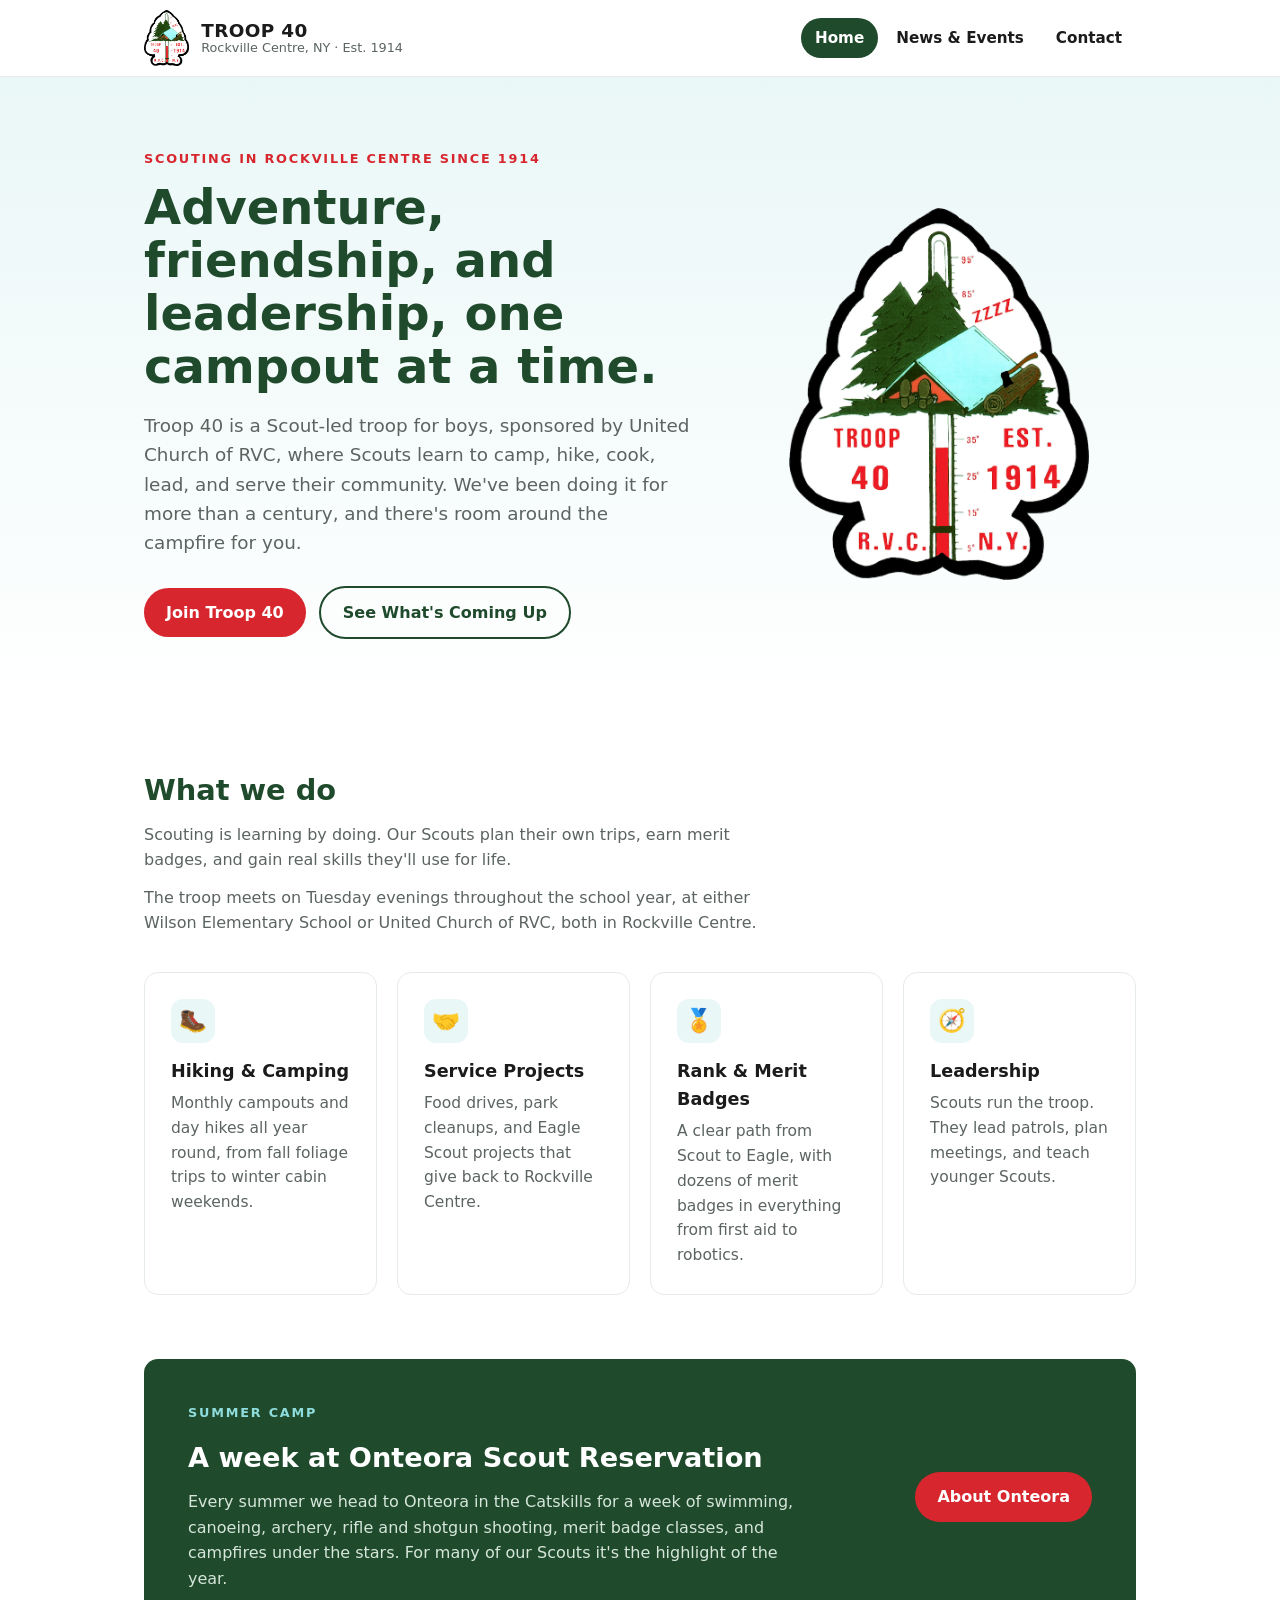
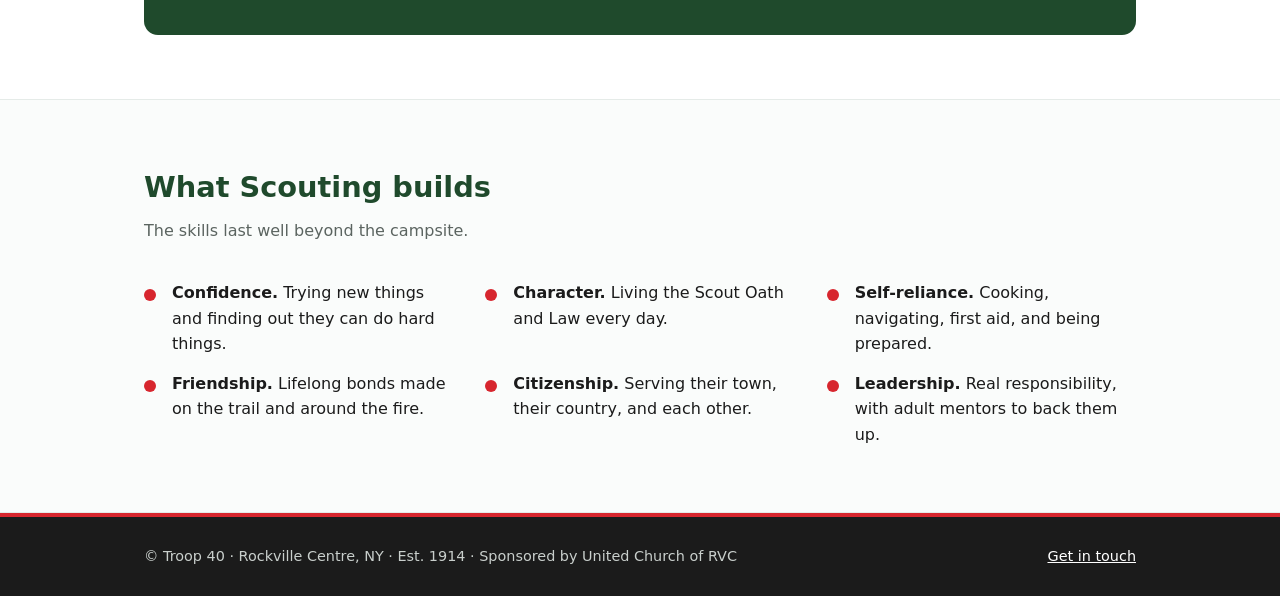
==== docs/index.html @ cb08767c "Initial commit: Troop 40 website Co-Authored-By: Claude Opus 5.5 <noreply@anthropic.com>" ====
<!DOCTYPE html>
<html lang="en">
<head>
  <meta charset="utf-8">
  <meta name="viewport" content="width=device-width, initial-scale=1">
  <title>Troop 40 · Rockville Centre, NY</title>
  <meta name="description" content="Scout Troop 40 of Rockville Centre, NY. Est. 1914. Camping, hiking, service, and summer camp at Onteora Scout Reservation.">
  <link rel="icon" href="favicon.ico" sizes="any">
  <link rel="icon" type="image/png" sizes="32x32" href="images/favicon-32.png">
  <link rel="icon" type="image/png" sizes="192x192" href="images/favicon-192.png">
  <link rel="apple-touch-icon" href="images/apple-touch-icon.png">
  <meta property="og:type" content="website">
  <meta property="og:site_name" content="Troop 40 · Rockville Centre, NY">
  <meta property="og:title" content="Troop 40 · Rockville Centre, NY">
  <meta property="og:description" content="Scout Troop 40 of Rockville Centre, NY. Est. 1914. Camping, hiking, service, and summer camp at Onteora Scout Reservation.">
  <meta property="og:image" content="https://kevin-reilly.github.io/troop40-website/images/logo.png">
  <link rel="stylesheet" href="styles.css">
</head>
<body>

  <header class="site-header">
    <div class="container">
      <a class="brand" href="index.html">
        <img src="images/logo.png" alt="">
        <span class="brand-text">
          <span class="brand-name">TROOP 40</span>
          <span class="brand-sub">Rockville Centre, NY · Est. 1914</span>
        </span>
      </a>
      <nav class="nav" aria-label="Main">
        <a href="index.html" aria-current="page">Home</a>
        <a href="news.html">News &amp; Events</a>
        <a href="contact.html">Contact</a>
      </nav>
    </div>
  </header>

  <main>
    <section class="hero">
      <div class="container">
        <div>
          <p class="eyebrow">Scouting in Rockville Centre since 1914</p>
          <h1>Adventure, friendship, and leadership, one campout at a time.</h1>
          <p class="lead">
            Troop 40 is a Scout-led troop for boys, sponsored by United Church
            of RVC, where Scouts learn to camp, hike, cook, lead, and serve their
            community. We've been doing it for more than a century, and there's
            room around the campfire for you.
          </p>
          <a class="btn btn-primary" href="contact.html">Join Troop 40</a>
          <a class="btn btn-ghost" href="news.html">See What's Coming Up</a>
        </div>
        <img class="hero-logo" src="images/logo.png" alt="Troop 40 R.V.C. N.Y. arrowhead logo">
      </div>
    </section>

    <section>
      <div class="container">
        <h2 class="section-title">What we do</h2>
        <p class="section-intro">
          Scouting is learning by doing. Our Scouts plan their own trips, earn
          merit badges, and gain real skills they'll use for life.
        </p>
        <p class="meeting-info">
          The troop meets on Tuesday evenings throughout the school year, at
          either Wilson Elementary School or United Church of RVC, both in
          Rockville Centre.
        </p>
        <div class="cards">
          <div class="card">
            <div class="icon" aria-hidden="true">🥾</div>
            <h3>Hiking &amp; Camping</h3>
            <p>Monthly campouts and day hikes all year round, from fall foliage trips to winter cabin weekends.</p>
          </div>
          <div class="card">
            <div class="icon" aria-hidden="true">🤝</div>
            <h3>Service Projects</h3>
            <p>Food drives, park cleanups, and Eagle Scout projects that give back to Rockville Centre.</p>
          </div>
          <div class="card">
            <div class="icon" aria-hidden="true">🏅</div>
            <h3>Rank &amp; Merit Badges</h3>
            <p>A clear path from Scout to Eagle, with dozens of merit badges in everything from first aid to robotics.</p>
          </div>
          <div class="card">
            <div class="icon" aria-hidden="true">🧭</div>
            <h3>Leadership</h3>
            <p>Scouts run the troop. They lead patrols, plan meetings, and teach younger Scouts.</p>
          </div>
        </div>
      </div>
    </section>

    <section class="no-top-pad">
      <div class="container">
        <div class="feature">
          <div>
            <p class="eyebrow">Summer Camp</p>
            <h2>A week at Onteora Scout Reservation</h2>
            <p>
              Every summer we head to Onteora in the Catskills for a week of
              swimming, canoeing, archery, rifle and shotgun shooting, merit
              badge classes, and campfires under the stars. For many of our
              Scouts it's the highlight of the year.
            </p>
          </div>
          <a class="btn btn-primary" href="https://scoutingli.org/camping/onteora/" target="_blank" rel="noopener">About Onteora</a>
        </div>
      </div>
    </section>

    <section class="values">
      <div class="container">
        <h2 class="section-title">What Scouting builds</h2>
        <p class="section-intro">The skills last well beyond the campsite.</p>
        <ul>
          <li><strong>Confidence.</strong> Trying new things and finding out they can do hard things.</li>
          <li><strong>Character.</strong> Living the Scout Oath and Law every day.</li>
          <li><strong>Self-reliance.</strong> Cooking, navigating, first aid, and being prepared.</li>
          <li><strong>Friendship.</strong> Lifelong bonds made on the trail and around the fire.</li>
          <li><strong>Citizenship.</strong> Serving their town, their country, and each other.</li>
          <li><strong>Leadership.</strong> Real responsibility, with adult mentors to back them up.</li>
        </ul>
      </div>
    </section>
  </main>

  <footer class="site-footer">
    <div class="container">
      <span>&copy; Troop 40 · Rockville Centre, NY · Est. 1914 · Sponsored by United Church of RVC</span>
      <a href="contact.html">Get in touch</a>
    </div>
  </footer>

</body>
</html>
---- docs/styles.css ----
/* Troop 40 — palette pulled from the troop logo */
:root {
  --red: #d7262e;        /* lettering & thermometer */
  --red-dark: #b01e25;
  --pine: #1f4a2c;       /* evergreen trees */
  --pine-light: #2f6a3f;
  --sky: #8fdcdc;        /* tent */
  --sky-soft: #eaf7f7;
  --ink: #1b1b1b;        /* arrowhead outline */
  --muted: #5b6460;
  --bg: #ffffff;
  --line: #e5ebe8;
  --radius: 14px;
  --max: 1040px;
}

* { box-sizing: border-box; }

html { scroll-behavior: smooth; }

body {
  margin: 0;
  font-family: system-ui, -apple-system, "Segoe UI", Roboto, sans-serif;
  color: var(--ink);
  background: var(--bg);
  line-height: 1.6;
  -webkit-font-smoothing: antialiased;
}

img { max-width: 100%; display: block; }
a { color: var(--pine-light); }

.container { max-width: var(--max); margin: 0 auto; padding: 0 24px; }

/* ---------- Header ---------- */
.site-header {
  border-bottom: 1px solid var(--line);
  background: #fff;
  position: sticky;
  top: 0;
  z-index: 10;
}
.site-header .container {
  display: flex;
  align-items: center;
  justify-content: space-between;
  gap: 16px;
  min-height: 76px;
}
.brand {
  display: flex;
  align-items: center;
  gap: 12px;
  text-decoration: none;
  color: var(--ink);
}
.brand img { height: 56px; width: auto; }
.brand-text { display: flex; flex-direction: column; line-height: 1.15; }
.brand-name { font-weight: 800; font-size: 1.15rem; letter-spacing: 0.02em; }
.brand-sub { font-size: 0.8rem; color: var(--muted); }

.nav { display: flex; gap: 4px; }
.nav a {
  text-decoration: none;
  color: var(--ink);
  font-weight: 600;
  font-size: 0.95rem;
  padding: 8px 14px;
  border-radius: 999px;
  transition: background 0.15s, color 0.15s;
}
.nav a:hover { background: var(--sky-soft); }
.nav a[aria-current="page"] { background: var(--pine); color: #fff; }

/* ---------- Hero ---------- */
.hero {
  background: linear-gradient(180deg, var(--sky-soft) 0%, #fff 100%);
  padding: 72px 0 64px;
}
.hero .container {
  display: grid;
  grid-template-columns: 1.4fr 1fr;
  gap: 48px;
  align-items: center;
}
.eyebrow {
  color: var(--red);
  font-weight: 700;
  font-size: 0.8rem;
  letter-spacing: 0.14em;
  text-transform: uppercase;
  margin: 0 0 12px;
}
.hero h1 {
  font-size: clamp(2rem, 4.5vw, 3rem);
  line-height: 1.1;
  margin: 0 0 18px;
  color: var(--pine);
}
.hero p.lead { font-size: 1.15rem; color: var(--muted); margin: 0 0 28px; max-width: 34em; }
.hero-logo { justify-self: center; max-width: 300px; }

.btn {
  display: inline-block;
  padding: 12px 22px;
  border-radius: 999px;
  font-weight: 700;
  text-decoration: none;
  transition: background 0.15s, transform 0.15s;
}
.btn:hover { transform: translateY(-1px); }
.btn-primary { background: var(--red); color: #fff; }
.btn-primary:hover { background: var(--red-dark); }
.btn-ghost { color: var(--pine); border: 2px solid var(--pine); margin-left: 8px; }
.btn-ghost:hover { background: var(--pine); color: #fff; }

/* ---------- Sections ---------- */
section { padding: 64px 0; }
.section-title { font-size: 1.8rem; color: var(--pine); margin: 0 0 8px; }
.section-intro { color: var(--muted); margin: 0 0 36px; max-width: 40em; }
.no-top-pad { padding-top: 0; }

/* Follows .section-intro; negative top margin tightens the gap to ~12px */
.meeting-info { color: var(--muted); margin: -24px 0 36px; max-width: 40em; }

.cards {
  display: grid;
  grid-template-columns: repeat(auto-fit, minmax(220px, 1fr));
  gap: 20px;
}
.card {
  border: 1px solid var(--line);
  border-radius: var(--radius);
  padding: 26px;
  background: #fff;
}
.card .icon {
  width: 44px; height: 44px;
  border-radius: 12px;
  display: grid; place-items: center;
  background: var(--sky-soft);
  font-size: 1.4rem;
  margin-bottom: 14px;
}
.card h3 { margin: 0 0 6px; font-size: 1.1rem; }
.card p { margin: 0; color: var(--muted); font-size: 0.97rem; }

.feature {
  background: var(--pine);
  color: #fff;
  border-radius: var(--radius);
  padding: 44px;
  display: grid;
  grid-template-columns: 1fr auto;
  gap: 32px;
  align-items: center;
}
.feature h2 { margin: 0 0 10px; font-size: 1.7rem; }
.feature p { margin: 0; color: #d6e6db; max-width: 38em; }
.feature .eyebrow { color: var(--sky); margin: 0 0 12px; }
.feature .btn-primary { white-space: nowrap; }

.values { background: #fafcfb; border-top: 1px solid var(--line); border-bottom: 1px solid var(--line); }
.values ul { list-style: none; padding: 0; margin: 0; display: grid; grid-template-columns: repeat(auto-fit, minmax(260px, 1fr)); gap: 14px 32px; }
.values li { padding-left: 28px; position: relative; }
.values li::before {
  content: "";
  position: absolute; left: 0; top: 0.55em;
  width: 12px; height: 12px; border-radius: 50%;
  background: var(--red);
}

/* ---------- Page header (inner pages) ---------- */
.page-header { background: var(--sky-soft); padding: 52px 0 40px; }
.page-header h1 { margin: 0 0 6px; color: var(--pine); font-size: 2.2rem; }
.page-header p { margin: 0; color: var(--muted); }

/* ---------- Events ---------- */
.event-list { list-style: none; margin: 0; padding: 0; display: grid; gap: 14px; }
.event {
  display: grid;
  grid-template-columns: 76px 1fr;
  gap: 20px;
  align-items: start;
  border: 1px solid var(--line);
  border-radius: var(--radius);
  padding: 18px 22px;
}
.date {
  text-align: center;
  border-radius: 10px;
  background: var(--red);
  color: #fff;
  padding: 8px 0;
  line-height: 1.1;
}
.date .m { display: block; font-size: 0.75rem; font-weight: 700; letter-spacing: 0.1em; text-transform: uppercase; }
.date .d { display: block; font-size: 1.6rem; font-weight: 800; }
.event h3 { margin: 2px 0 4px; font-size: 1.1rem; }
.event .meta { color: var(--muted); font-size: 0.9rem; margin: 0 0 6px; }
.event p { margin: 0; }

.tba {
  margin: 0;
  padding: 22px;
  text-align: center;
  color: var(--muted);
  font-weight: 600;
  border: 2px dashed var(--line);
  border-radius: var(--radius);
}

/* Troop 40 in the News: date box shows month + year */
.in-the-news .event .date { background: var(--ink); }
.date .y { display: block; font-size: 1.1rem; font-weight: 800; padding: 4px 0; }
.eagle-projects { margin: 0 0 6px; padding-left: 1.2em; }
.eagle-projects li { margin-bottom: 2px; }
.event .read-more { margin-top: 8px; font-weight: 600; font-size: 0.95rem; }

/* ---------- Contact ---------- */
.contact-card {
  max-width: 620px;
  margin: 0 auto;
  text-align: center;
  border: 1px solid var(--line);
  border-radius: var(--radius);
  padding: 48px 32px;
}
.contact-card img { width: 120px; margin: 0 auto 20px; }
.contact-card h2 { margin: 0 0 10px; color: var(--pine); }
.contact-card p { color: var(--muted); margin: 0 0 26px; }
.email { display: block; margin-top: 16px; color: var(--muted); font-size: 0.95rem; }
.social { margin-top: 36px; padding-top: 32px; border-top: 1px solid var(--line); }
.social h3 { margin: 0 0 8px; color: var(--pine); font-size: 1.2rem; }
.contact-card .social p { margin: 0 0 20px; }
.btn-facebook { color: var(--pine); border: 2px solid var(--pine); }
.btn-facebook:hover { background: var(--pine); color: #fff; }

/* ---------- Footer ---------- */
.site-footer {
  border-top: 4px solid var(--red);
  background: var(--ink);
  color: #c9cfcc;
  padding: 28px 0;
  font-size: 0.9rem;
}
.site-footer .container { display: flex; justify-content: space-between; flex-wrap: wrap; gap: 8px; }
.site-footer a { color: #fff; }

/* ---------- Responsive ---------- */
@media (max-width: 760px) {
  .site-header { position: static; }
  .site-header .container { flex-direction: column; padding-top: 12px; padding-bottom: 12px; }
  .hero { padding: 48px 0; }
  .hero .container { grid-template-columns: 1fr; text-align: center; }
  .hero p.lead { margin-left: auto; margin-right: auto; }
  .hero-logo { max-width: 200px; grid-row: 1; }
  .btn-ghost { margin-left: 0; margin-top: 10px; }
  .feature { grid-template-columns: 1fr; padding: 32px; }
}
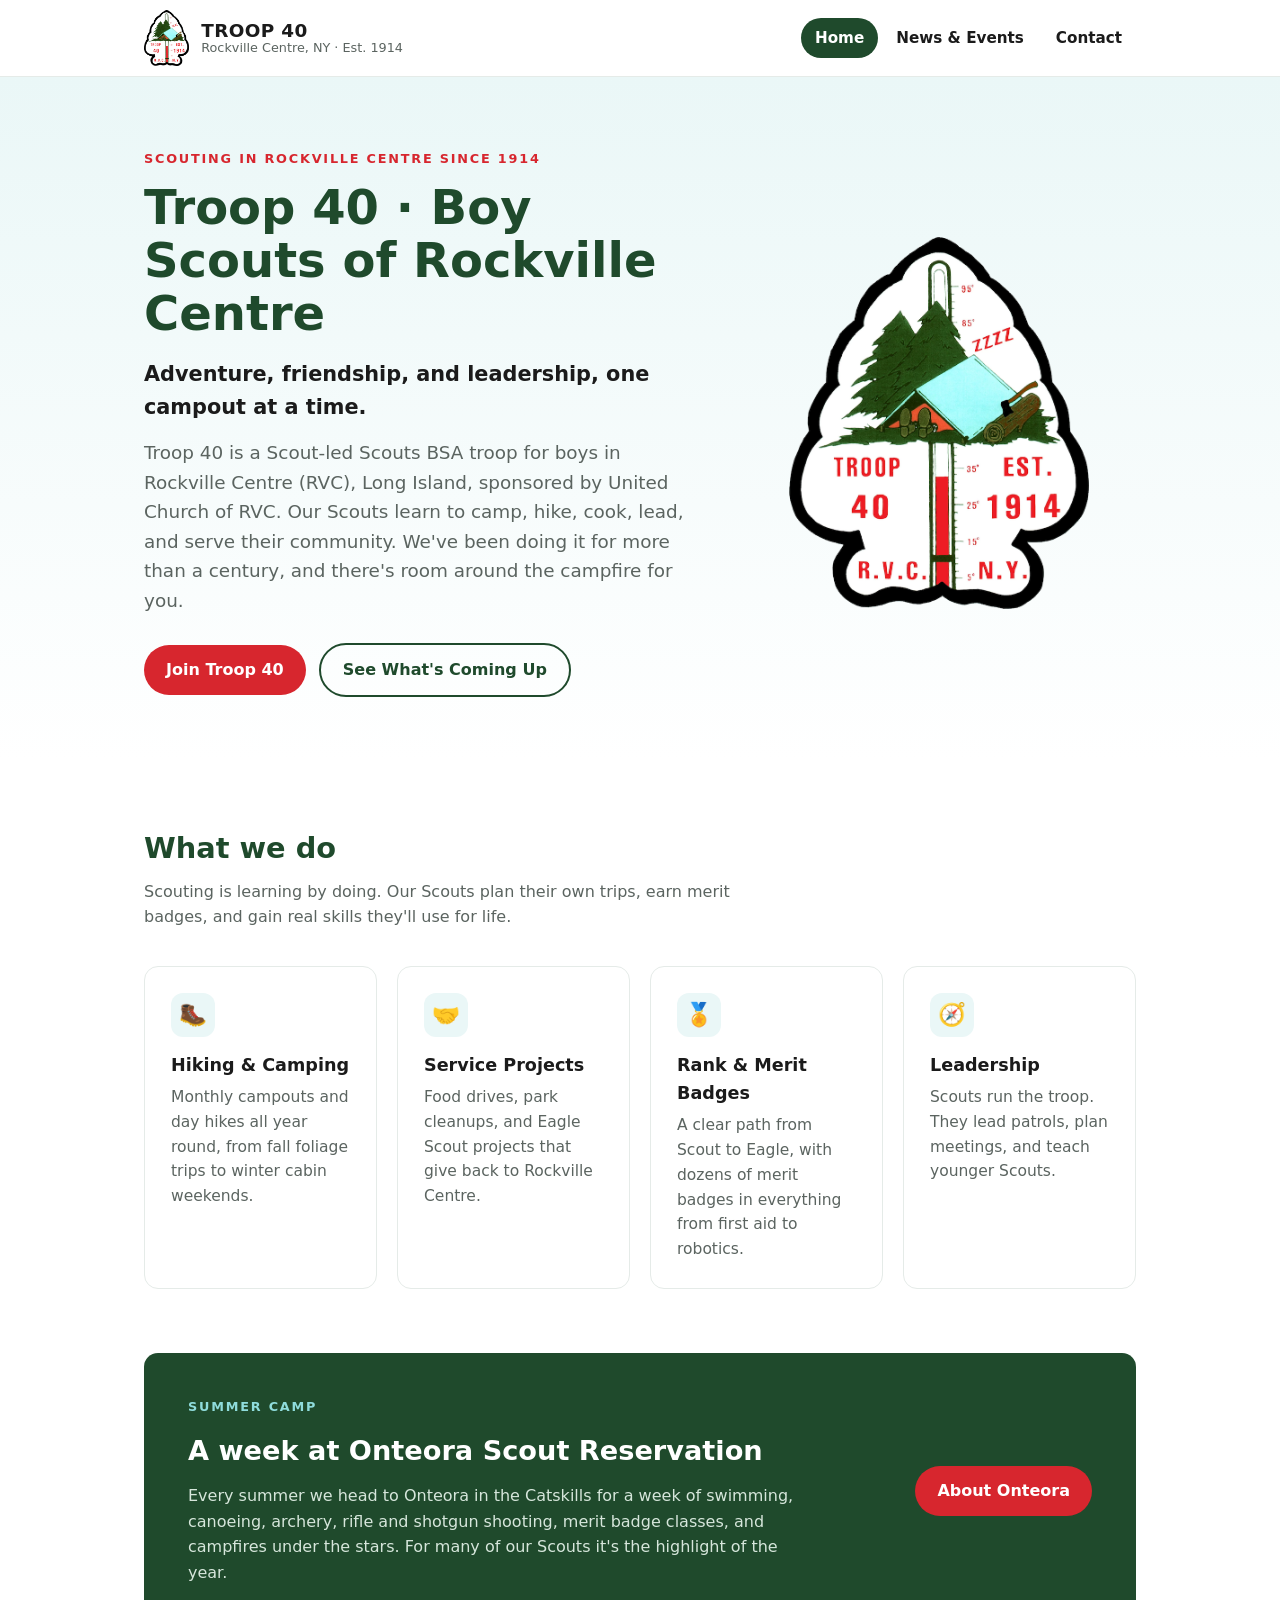
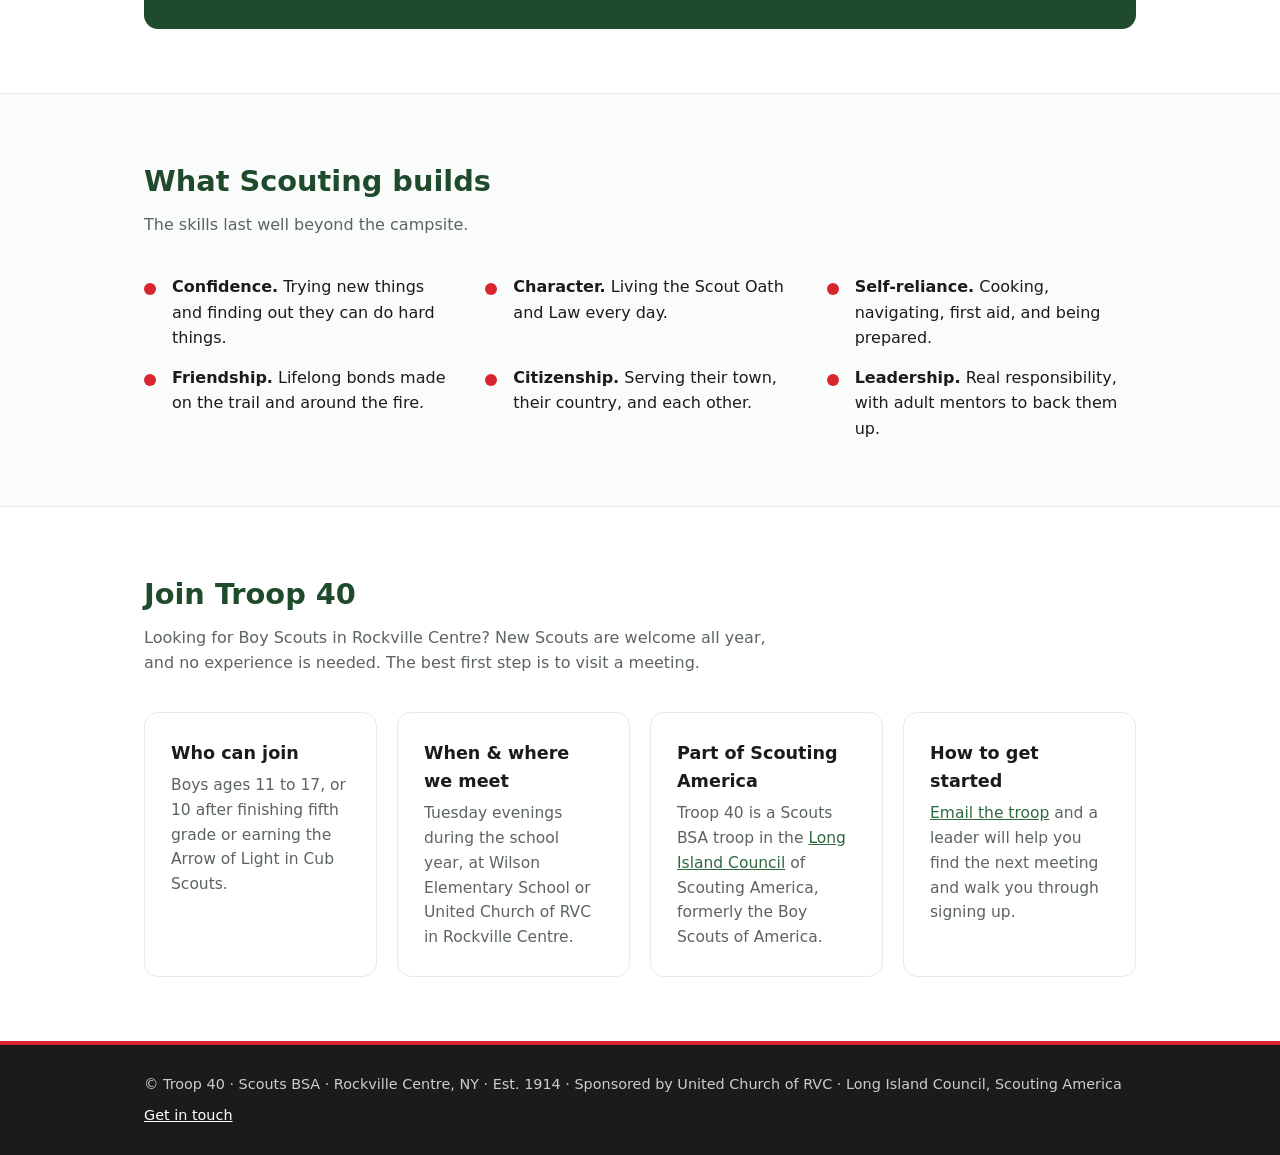
==== commit cd4ee6ee: "SEO: keyword-rich titles and descriptions, canonical URLs, structured data, sitemap, Join section Co" ====
--- a/docs/index.html
+++ b/docs/index.html
@@ -1,20 +1,54 @@
 <!DOCTYPE html>
 <html lang="en">
 <head>
+  <!-- Google Analytics (GA4) -->
+  <script async src="https://www.googletagmanager.com/gtag/js?id=G-KSK9N3DKMB"></script>
+  <script>
+    window.dataLayer = window.dataLayer || [];
+    function gtag(){dataLayer.push(arguments);}
+    gtag('js', new Date());
+    gtag('config', 'G-KSK9N3DKMB');
+  </script>
   <meta charset="utf-8">
   <meta name="viewport" content="width=device-width, initial-scale=1">
-  <title>Troop 40 · Rockville Centre, NY</title>
-  <meta name="description" content="Scout Troop 40 of Rockville Centre, NY. Est. 1914. Camping, hiking, service, and summer camp at Onteora Scout Reservation.">
+  <title>Troop 40 Boy Scouts | Rockville Centre (RVC), NY</title>
+  <meta name="description" content="Troop 40 is the Boy Scout troop (Scouts BSA) for boys ages 11–17 in Rockville Centre (RVC), Long Island. Est. 1914. Camping, hiking, merit badges, and Eagle Scouts.">
+  <link rel="canonical" href="https://kevin-reilly.github.io/troop40-website/">
   <link rel="icon" href="favicon.ico" sizes="any">
   <link rel="icon" type="image/png" sizes="32x32" href="images/favicon-32.png">
   <link rel="icon" type="image/png" sizes="192x192" href="images/favicon-192.png">
   <link rel="apple-touch-icon" href="images/apple-touch-icon.png">
   <meta property="og:type" content="website">
   <meta property="og:site_name" content="Troop 40 · Rockville Centre, NY">
-  <meta property="og:title" content="Troop 40 · Rockville Centre, NY">
-  <meta property="og:description" content="Scout Troop 40 of Rockville Centre, NY. Est. 1914. Camping, hiking, service, and summer camp at Onteora Scout Reservation.">
+  <meta property="og:title" content="Troop 40 Boy Scouts | Rockville Centre (RVC), NY">
+  <meta property="og:description" content="The Boy Scout troop (Scouts BSA) for boys ages 11–17 in Rockville Centre, Long Island, since 1914. Camping, hiking, service, and summer camp at Onteora.">
+  <meta property="og:url" content="https://kevin-reilly.github.io/troop40-website/">
   <meta property="og:image" content="https://kevin-reilly.github.io/troop40-website/images/logo.png">
   <link rel="stylesheet" href="styles.css">
+  <script type="application/ld+json">
+  {
+    "@context": "https://schema.org",
+    "@type": "Organization",
+    "name": "Troop 40",
+    "alternateName": ["Troop 40 RVC", "Boy Scout Troop 40 Rockville Centre", "Scouts BSA Troop 40"],
+    "description": "Scouts BSA troop for boys ages 11 to 17 in Rockville Centre, New York, established in 1914.",
+    "url": "https://kevin-reilly.github.io/troop40-website/",
+    "logo": "https://kevin-reilly.github.io/troop40-website/images/logo.png",
+    "foundingDate": "1914",
+    "email": "RVCTroop40scouts@gmail.com",
+    "address": {
+      "@type": "PostalAddress",
+      "addressLocality": "Rockville Centre",
+      "addressRegion": "NY",
+      "postalCode": "11570",
+      "addressCountry": "US"
+    },
+    "areaServed": ["Rockville Centre, NY", "Nassau County, NY", "Long Island, NY"],
+    "sponsor": { "@type": "Organization", "name": "United Church of RVC" },
+    "memberOf": { "@type": "Organization", "name": "Long Island Council, Scouting America", "url": "https://scoutingli.org/" },
+    "sameAs": ["https://www.facebook.com/groups/199059495469/"]
+  }
+  </script>
 </head>
 <body>
 
@@ -40,14 +74,15 @@
       <div class="container">
         <div>
           <p class="eyebrow">Scouting in Rockville Centre since 1914</p>
-          <h1>Adventure, friendship, and leadership, one campout at a time.</h1>
+          <h1>Troop 40 · Boy Scouts of Rockville Centre</h1>
+          <p class="tagline">Adventure, friendship, and leadership, one campout at a time.</p>
           <p class="lead">
-            Troop 40 is a Scout-led troop for boys, sponsored by United Church
-            of RVC, where Scouts learn to camp, hike, cook, lead, and serve their
-            community. We've been doing it for more than a century, and there's
-            room around the campfire for you.
+            Troop 40 is a Scout-led Scouts BSA troop for boys in Rockville Centre
+            (RVC), Long Island, sponsored by United Church of RVC. Our Scouts learn
+            to camp, hike, cook, lead, and serve their community. We've been doing
+            it for more than a century, and there's room around the campfire for you.
           </p>
-          <a class="btn btn-primary" href="contact.html">Join Troop 40</a>
+          <a class="btn btn-primary" href="#join">Join Troop 40</a>
           <a class="btn btn-ghost" href="news.html">See What's Coming Up</a>
         </div>
         <img class="hero-logo" src="images/logo.png" alt="Troop 40 R.V.C. N.Y. arrowhead logo">
@@ -60,11 +95,6 @@
         <p class="section-intro">
           Scouting is learning by doing. Our Scouts plan their own trips, earn
           merit badges, and gain real skills they'll use for life.
-        </p>
-        <p class="meeting-info">
-          The troop meets on Tuesday evenings throughout the school year, at
-          either Wilson Elementary School or United Church of RVC, both in
-          Rockville Centre.
         </p>
         <div class="cards">
           <div class="card">
@@ -123,11 +153,39 @@
         </ul>
       </div>
     </section>
+
+    <section id="join">
+      <div class="container">
+        <h2 class="section-title">Join Troop 40</h2>
+        <p class="section-intro">
+          Looking for Boy Scouts in Rockville Centre? New Scouts are welcome all
+          year, and no experience is needed. The best first step is to visit a meeting.
+        </p>
+        <div class="cards">
+          <div class="card">
+            <h3>Who can join</h3>
+            <p>Boys ages 11 to 17, or 10 after finishing fifth grade or earning the Arrow of Light in Cub Scouts.</p>
+          </div>
+          <div class="card">
+            <h3>When &amp; where we meet</h3>
+            <p>Tuesday evenings during the school year, at Wilson Elementary School or United Church of RVC in Rockville Centre.</p>
+          </div>
+          <div class="card">
+            <h3>Part of Scouting America</h3>
+            <p>Troop 40 is a Scouts BSA troop in the <a href="https://scoutingli.org/" target="_blank" rel="noopener">Long Island Council</a> of Scouting America, formerly the Boy Scouts of America.</p>
+          </div>
+          <div class="card">
+            <h3>How to get started</h3>
+            <p><a href="contact.html">Email the troop</a> and a leader will help you find the next meeting and walk you through signing up.</p>
+          </div>
+        </div>
+      </div>
+    </section>
   </main>
 
   <footer class="site-footer">
     <div class="container">
-      <span>&copy; Troop 40 · Rockville Centre, NY · Est. 1914 · Sponsored by United Church of RVC</span>
+      <span>&copy; Troop 40 · Scouts BSA · Rockville Centre, NY · Est. 1914 · Sponsored by United Church of RVC · Long Island Council, Scouting America</span>
       <a href="contact.html">Get in touch</a>
     </div>
   </footer>
--- a/docs/styles.css
+++ b/docs/styles.css
@@ -97,6 +97,7 @@
   margin: 0 0 18px;
   color: var(--pine);
 }
+.hero .tagline { font-size: 1.3rem; font-weight: 600; color: var(--ink); margin: 0 0 14px; max-width: 30em; }
 .hero p.lead { font-size: 1.15rem; color: var(--muted); margin: 0 0 28px; max-width: 34em; }
 .hero-logo { justify-self: center; max-width: 300px; }
 
@@ -119,9 +120,6 @@
 .section-title { font-size: 1.8rem; color: var(--pine); margin: 0 0 8px; }
 .section-intro { color: var(--muted); margin: 0 0 36px; max-width: 40em; }
 .no-top-pad { padding-top: 0; }
-
-/* Follows .section-intro; negative top margin tightens the gap to ~12px */
-.meeting-info { color: var(--muted); margin: -24px 0 36px; max-width: 40em; }
 
 .cards {
   display: grid;
@@ -253,7 +251,7 @@
   .site-header .container { flex-direction: column; padding-top: 12px; padding-bottom: 12px; }
   .hero { padding: 48px 0; }
   .hero .container { grid-template-columns: 1fr; text-align: center; }
-  .hero p.lead { margin-left: auto; margin-right: auto; }
+  .hero p.lead, .hero .tagline { margin-left: auto; margin-right: auto; }
   .hero-logo { max-width: 200px; grid-row: 1; }
   .btn-ghost { margin-left: 0; margin-top: 10px; }
   .feature { grid-template-columns: 1fr; padding: 32px; }
